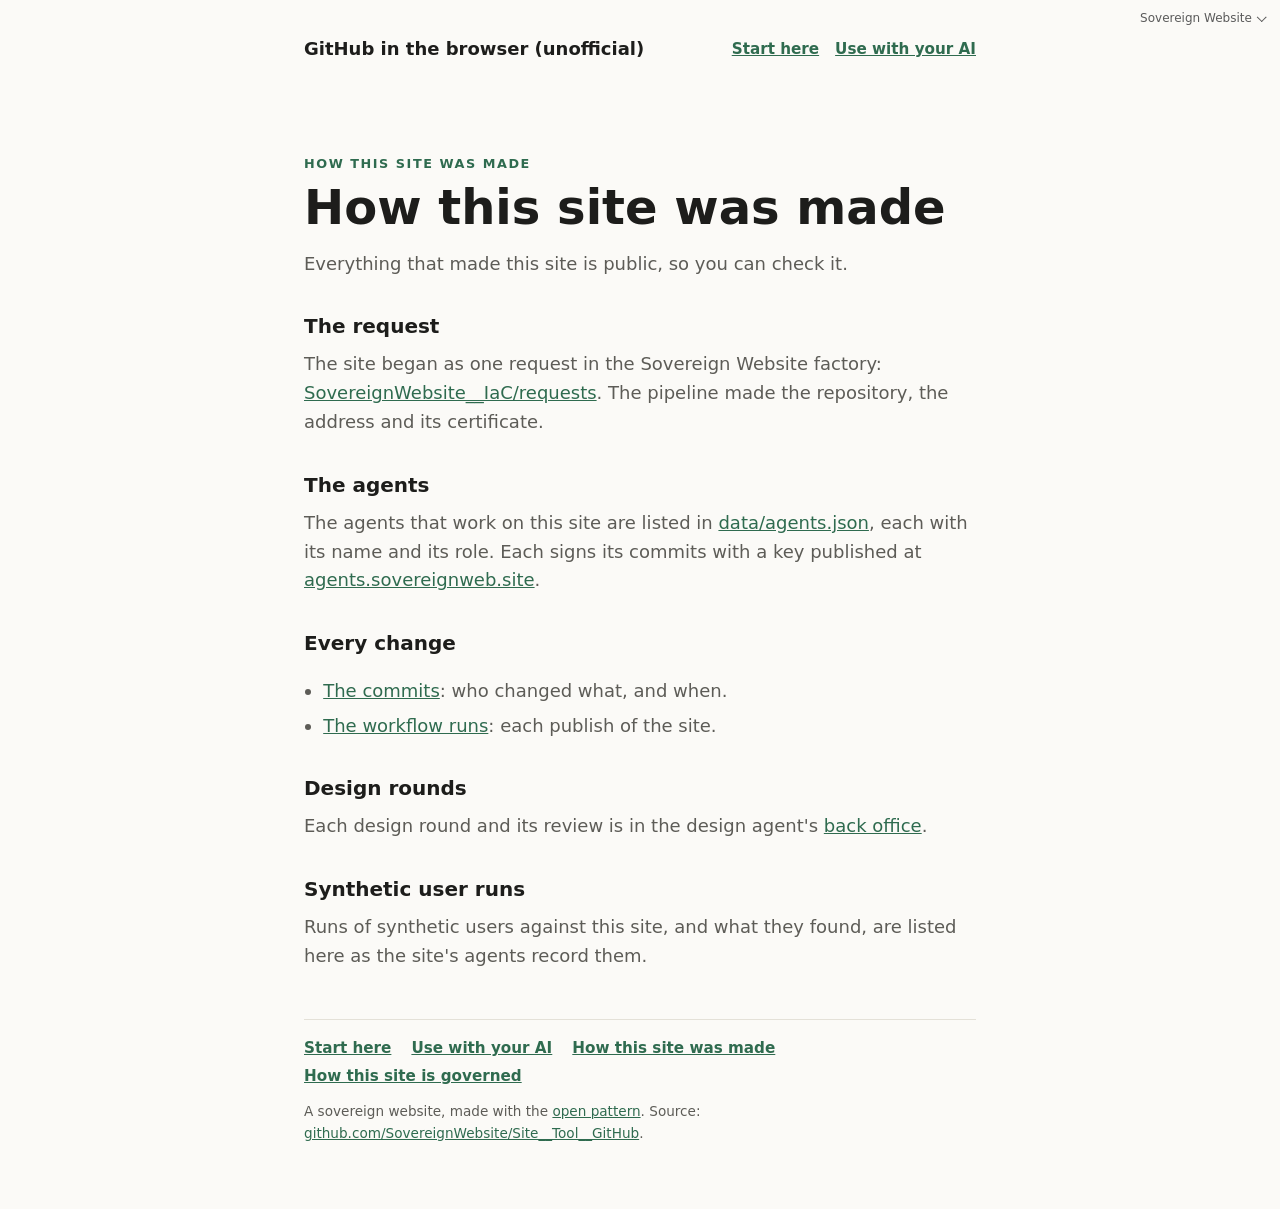
==== site/admin/index.html @ a73c97d1 "Seed 22 files from SovereignWebsite__IaC (org-apply)" ====
<!doctype html>
<html lang="en-GB">
<head>
<meta charset="utf-8">
<meta name="viewport" content="width=device-width, initial-scale=1">
<title>How this site was made: GitHub in the browser (unofficial)</title>
<meta name="description" content="How this site was made: the request, the agents, the commits, the design rounds and the test runs.">
<meta property="og:type" content="website">
<meta property="og:site_name" content="GitHub in the browser (unofficial)">
<meta property="og:locale" content="en_GB">
<meta property="og:url" content="https://github.tool.sovereignweb.site/admin/">
<meta property="og:title" content="How this site was made: GitHub in the browser (unofficial)">
<meta property="og:description" content="How this site was made: the request, the agents, the commits, the design rounds and the test runs.">
<meta property="og:image" content="https://github.tool.sovereignweb.site/assets/share/card-1200x630.jpg">
<meta property="og:image:type" content="image/jpeg">
<meta property="og:image:width" content="1200">
<meta property="og:image:height" content="630">
<meta property="og:image:alt" content="GitHub in the browser (unofficial)">
<meta name="twitter:card" content="summary_large_image">
<meta name="twitter:title" content="How this site was made: GitHub in the browser (unofficial)">
<meta name="twitter:description" content="How this site was made: the request, the agents, the commits, the design rounds and the test runs.">
<meta name="twitter:image" content="https://github.tool.sovereignweb.site/assets/share/card-1200x630.jpg">
<link rel="canonical" href="https://github.tool.sovereignweb.site/admin/">
<style>
:root{--bg:#fbfaf7;--fg:#1d1d1b;--muted:#5d5c57;--accent:#2f6b4f;--line:#e4e1d8}
@media (prefers-color-scheme:dark){:root{--bg:#141513;--fg:#ecebe6;--muted:#a8a69e;--accent:#7fc3a0;--line:#2c2d29}}
*{box-sizing:border-box}body{margin:0;background:var(--bg);color:var(--fg);font:18px/1.6 system-ui,-apple-system,Segoe UI,sans-serif}
main{max-width:44rem;margin:0 auto;padding:10vh 1rem 4rem}
.skip{position:absolute;left:-999px}.skip:focus{left:1rem;top:1rem}
.mark{font-size:.8rem;letter-spacing:.12em;text-transform:uppercase;color:var(--accent);font-weight:600}
h1{font-size:clamp(2rem,6vw,3rem);line-height:1.1;margin:.4rem 0 1rem}
p{color:var(--muted);margin:0 0 1rem}a{color:var(--accent)}
footer{margin-top:3rem;padding-top:1rem;border-top:1px solid var(--line);font-size:.85rem;color:var(--muted)}
/* The Sovereign Website credit on a customer's site: one small, muted control at the far top right that opens a
   pop-up menu of the family links. Not a strip and not a menu bar: the site is about its owner (Dinis, 20 November
   2026: "It needs to fundamentally be about the site and who is it about ... top right pop-up menu").
   CSS only (details/summary), so no script and no CSP issue. It sits in the page's corner, above the owner's header;
   a site whose own header uses that corner moves it with --family-top / --family-right.
   To remove it, the owner sets one attribute: <html data-family-credit="off">. */
.family-credit{--fam-fg:var(--family-fg,#5a5a5a);--fam-strong:var(--family-fg-strong,#111);--fam-bg:var(--family-bg,#fff);
  position:absolute;top:var(--family-top,.4rem);right:var(--family-right,.75rem);z-index:50;font-size:.75rem;line-height:1.4}
@media (prefers-color-scheme:dark){.family-credit{--fam-fg:var(--family-fg,#b5b5b5);--fam-strong:var(--family-fg-strong,#fff);--fam-bg:var(--family-bg,#1c1c1c)}}
.family-credit summary{display:inline-flex;align-items:center;gap:.3rem;cursor:pointer;color:var(--fam-fg);list-style:none;min-height:24px;padding:.15rem .3rem;border-radius:4px}
.family-credit summary::-webkit-details-marker{display:none}
.family-credit summary::after{content:"";width:.35rem;height:.35rem;border:solid currentColor;border-width:0 1px 1px 0;transform:rotate(45deg) translateY(-2px)}
.family-credit summary:hover,.family-credit summary:focus-visible,.family-credit[open] summary{color:var(--fam-strong)}
.family-credit ul{position:absolute;right:0;top:100%;margin:.25rem 0 0;padding:.35rem 0;list-style:none;min-width:11rem;
  background:var(--fam-bg);border:1px solid rgba(127,127,127,.3);border-radius:6px;box-shadow:0 4px 16px rgba(0,0,0,.12)}
.family-credit a{display:block;padding:.3rem .8rem;min-height:24px;color:var(--fam-fg);text-decoration:none}
.family-credit a:hover,.family-credit a:focus-visible{color:var(--fam-strong);background:rgba(127,127,127,.1)}
.family-credit .family-gap{border-bottom:1px solid rgba(127,127,127,.25);padding-bottom:.3rem;margin-bottom:.3rem}
[data-family-credit="off"] .family-credit{display:none}
@media print{.family-credit{display:none}}
.top{display:flex;flex-wrap:wrap;align-items:center;gap:.5rem 1.5rem;max-width:44rem;margin:0 auto;padding:2.2rem 1rem 0}
.top .name{font-weight:600;color:var(--fg);text-decoration:none}
.own{display:flex;gap:1rem;margin-left:auto;font-size:.95rem}
.own a,.site-links a{color:var(--accent);font-weight:600}
.site-links{display:flex;flex-wrap:wrap;gap:.25rem 1.25rem;margin-bottom:.8rem;font-size:.95rem}
@media (max-width:40rem){.own{margin:0;width:100%}}
h2{font-size:1.25rem;margin:2rem 0 .5rem}ol,ul.plain{color:var(--muted);padding-left:1.2rem}li{margin:.35rem 0}
pre{background:rgba(127,127,127,.1);padding:.8rem 1rem;border-radius:6px;white-space:pre-wrap;font-size:.9rem;color:var(--fg)}
code{font-size:.9em}main a,main code{overflow-wrap:anywhere}
@media (max-width:599px){footer,.family-credit,.family,.site-links{font-size:15px}}
</style>
</head>
<body>
<a class="skip" href="#main">Skip to content</a>
<details class="family-credit">
  <summary>Sovereign Website</summary>
  <ul>
    <li><a href="/start/">Start here</a></li>
    <li><a href="/agents/">Use with your AI</a></li>
    <li class="family-gap"><a href="/admin/">How this site was made</a></li>
    <li><a href="https://sovereignwebsite.ai/">Sovereign Website</a></li>
    <li><a href="https://sovereignwebsite.org/">Principles</a></li>
    <li><a href="https://sovereignwebsite.site/">Hosted</a></li>
    <li><a href="https://hub.sovereignweb.site/">Hub</a></li>
    <li><a href="https://agents.sovereignweb.site/">Agents</a></li>
    <li><a href="https://vault.sovereignwebsite.site/">Vault</a></li>
    <li><a href="https://agenticcells.ai/">AgentiCCells</a></li>
    <li><a href="https://riskmandate.ai/">RiskMandate</a></li>
    <li><a href="https://newsroom.sgit.ai/">Newsroom</a></li>
  </ul>
</details>
<header class="top">
  <a class="name" href="/">GitHub in the browser (unofficial)</a>
  <nav class="own" aria-label="This site">
    <a href="/start/">Start here</a>
    <a href="/agents/">Use with your AI</a>
  </nav>
</header>
<main id="main">
<div class="mark">How this site was made</div>
<h1>How this site was made</h1>
<p>Everything that made this site is public, so you can check it.</p>
<h2>The request</h2>
<p>The site began as one request in the Sovereign Website factory: <a href="https://github.com/SovereignWebsite/SovereignWebsite__IaC/tree/dev/requests">SovereignWebsite__IaC/requests</a>. The pipeline made the repository, the address and its certificate.</p>
<h2>The agents</h2>
<p>The agents that work on this site are listed in <a href="/data/agents.json">data/agents.json</a>, each with its name and its role. Each signs its commits with a key published at <a href="https://agents.sovereignweb.site/">agents.sovereignweb.site</a>.</p>
<h2>Every change</h2>
<ul class="plain">
<li><a href="https://github.com/SovereignWebsite/Site__Tool__GitHub/commits/dev">The commits</a>: who changed what, and when.</li>
<li><a href="https://github.com/SovereignWebsite/Site__Tool__GitHub/actions">The workflow runs</a>: each publish of the site.</li>
</ul>
<h2>Design rounds</h2>
<p>Each design round and its review is in the design agent's <a href="https://design.agents.sovereignweb.site/back-office.html">back office</a>.</p>
<h2>Synthetic user runs</h2>
<p>Runs of synthetic users against this site, and what they found, are listed here as the site's agents record them.</p>

<footer>
<nav class="site-links" aria-label="About this site">
  <a href="/start/">Start here</a>
  <a href="/agents/">Use with your AI</a>
  <a href="/admin/">How this site was made</a>
  <a href="/policy/">How this site is governed</a>
</nav>
A sovereign website, made with the <a href="https://sovereignwebsite.org/">open pattern</a>. Source: <a href="https://github.com/SovereignWebsite/Site__Tool__GitHub">github.com/SovereignWebsite/Site__Tool__GitHub</a>.
</footer>
</main>
</body>
</html>
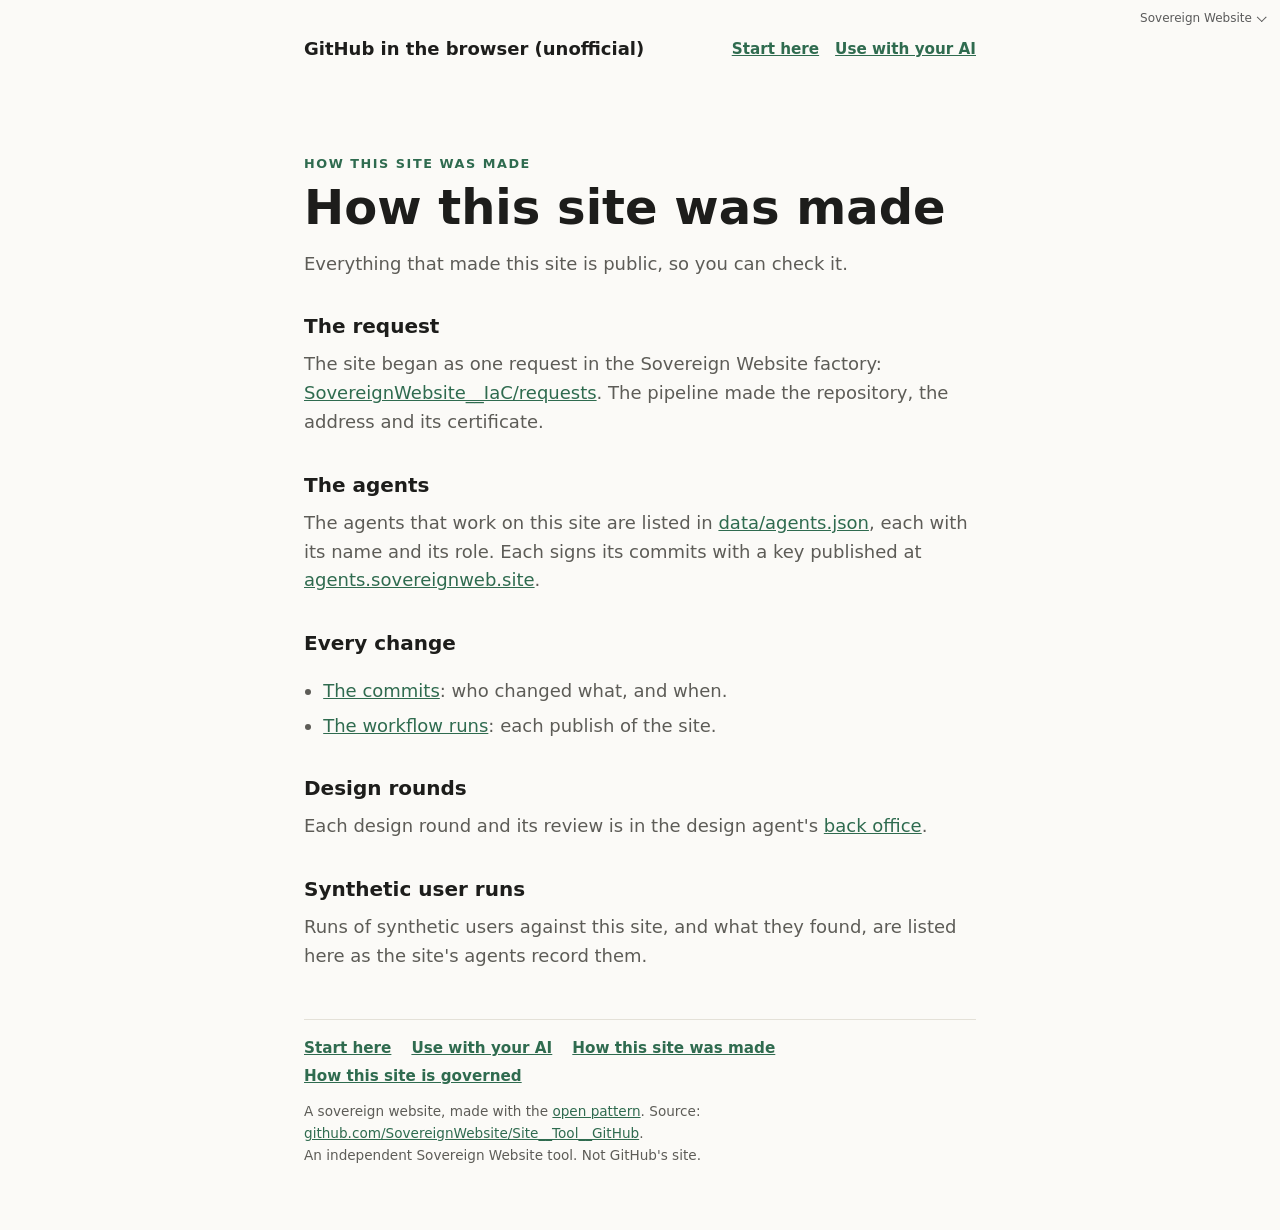
==== commit 8e39a9a3: "Phase 1 of the GitHub tool: token panel, repos, files, branches, issues, PRs, comment and edit CSP d" ====
--- a/site/admin/index.html
+++ b/site/admin/index.html
@@ -115,7 +115,7 @@
   <a href="/policy/">How this site is governed</a>
 </nav>
 A sovereign website, made with the <a href="https://sovereignwebsite.org/">open pattern</a>. Source: <a href="https://github.com/SovereignWebsite/Site__Tool__GitHub">github.com/SovereignWebsite/Site__Tool__GitHub</a>.
-</footer>
+<br>An independent Sovereign Website tool. Not GitHub's site.</footer>
 </main>
 </body>
 </html>
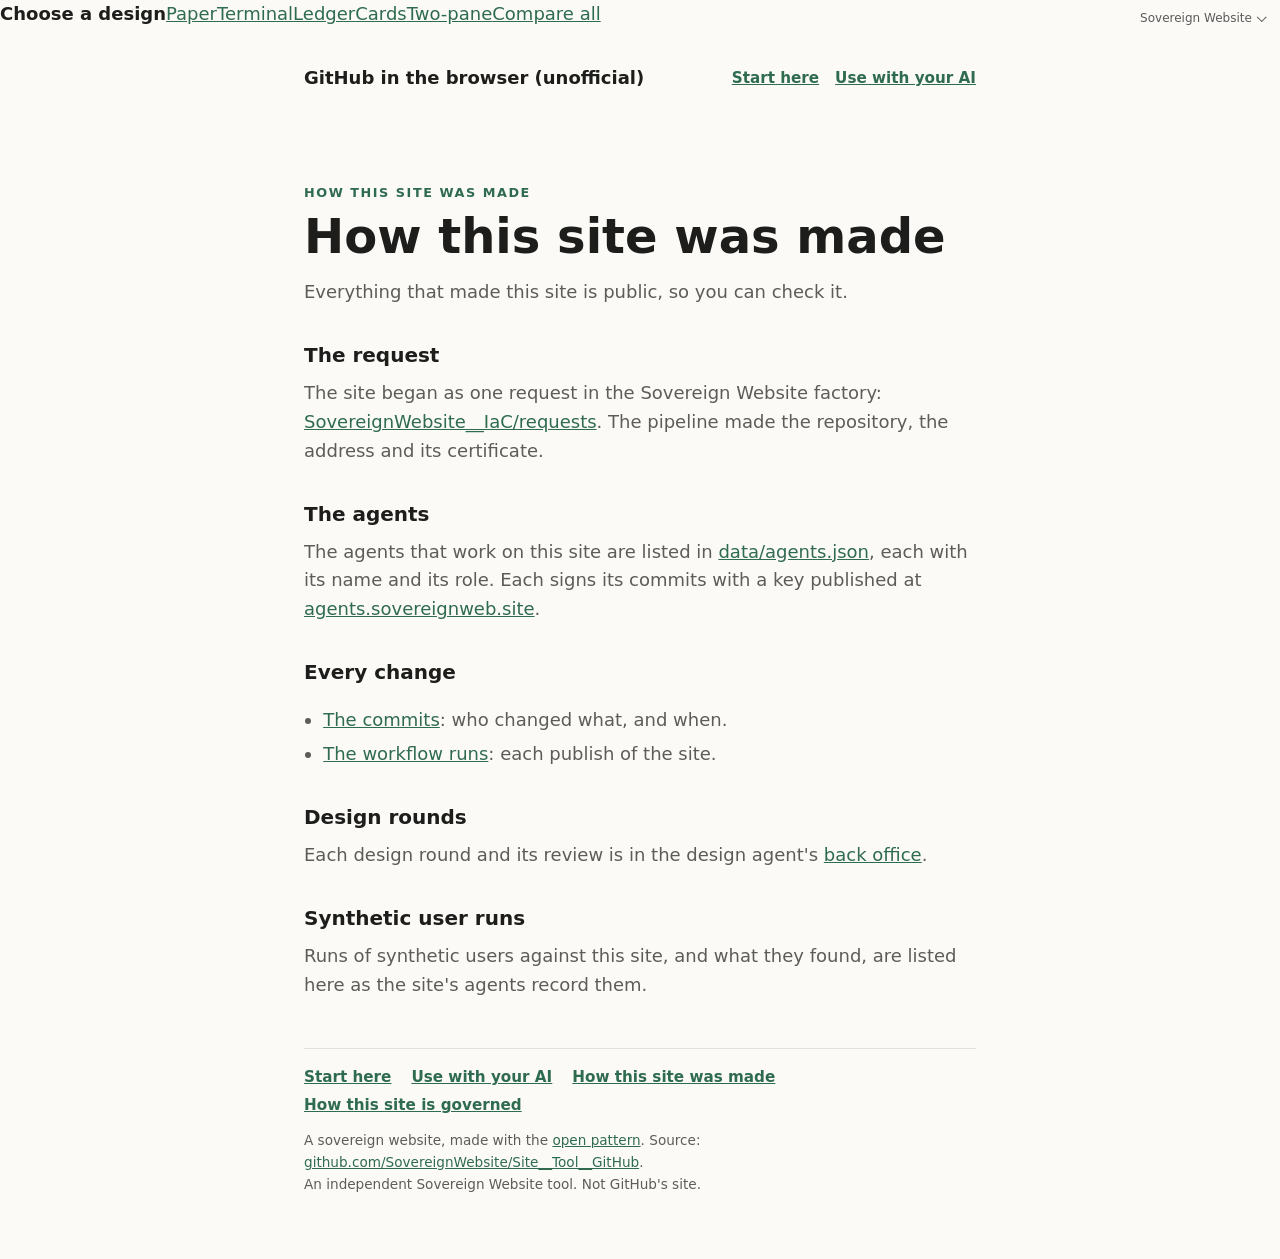
==== commit 91465dda: "Choose a design picker at the top of every page, with a preview of each design Dinis's standing rule" ====
--- a/site/admin/index.html
+++ b/site/admin/index.html
@@ -3,6 +3,7 @@
 <head>
 <meta charset="utf-8">
 <meta name="viewport" content="width=device-width, initial-scale=1">
+<meta http-equiv="Content-Security-Policy" content="script-src 'self'; connect-src 'self' https://api.github.com; object-src 'none'; base-uri 'none'; form-action 'none'">
 <title>How this site was made: GitHub in the browser (unofficial)</title>
 <meta name="description" content="How this site was made: the request, the agents, the commits, the design rounds and the test runs.">
 <meta property="og:type" content="website">
@@ -62,9 +63,11 @@
 code{font-size:.9em}main a,main code{overflow-wrap:anywhere}
 @media (max-width:599px){footer,.family-credit,.family,.site-links{font-size:15px}}
 </style>
+<link rel="stylesheet" href="/assets/picker.css">
 </head>
 <body>
 <a class="skip" href="#main">Skip to content</a>
+<nav class="picker" aria-label="Choose a design"><strong>Choose a design</strong><a class="pk" href="/?design=paper"><span class="pv pv-paper" aria-hidden="true"><i></i><i></i><i></i><i></i></span><span class="pl">Paper</span></a><a class="pk" href="/?design=terminal"><span class="pv pv-terminal" aria-hidden="true"><i></i><i></i><i></i><i></i></span><span class="pl">Terminal</span></a><a class="pk" href="/?design=ledger"><span class="pv pv-ledger" aria-hidden="true"><i></i><i></i><i></i><i></i><i></i><i></i></span><span class="pl">Ledger</span></a><a class="pk" href="/?design=cards"><span class="pv pv-cards" aria-hidden="true"><i></i><i></i><i></i><i></i></span><span class="pl">Cards</span></a><a class="pk" href="/?design=twopane"><span class="pv pv-twopane" aria-hidden="true"><i></i><i class="big"></i><i></i><i></i></span><span class="pl">Two-pane</span></a><a class="pk" href="/designs/"><span class="pl">Compare all</span></a></nav>
 <details class="family-credit">
   <summary>Sovereign Website</summary>
   <ul>
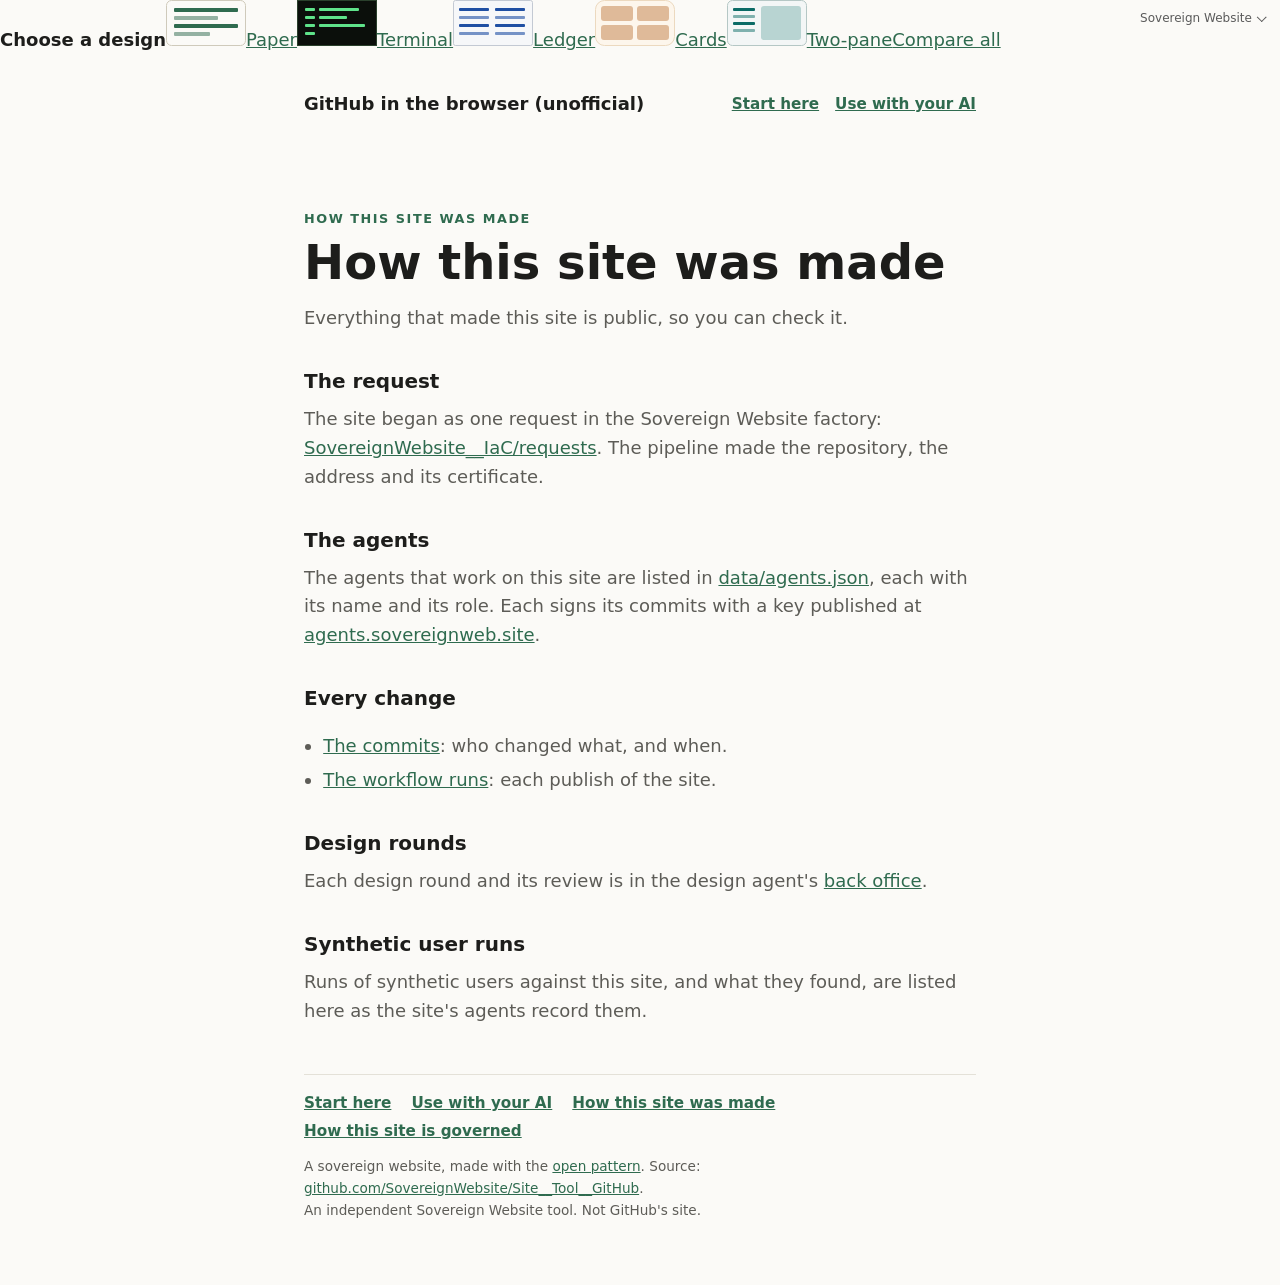
==== commit 8a9f8029: "Cache-bust assets with a content hash and draw picker previews as sized SVG Every local stylesheet a" ====
--- a/site/admin/index.html
+++ b/site/admin/index.html
@@ -63,11 +63,11 @@
 code{font-size:.9em}main a,main code{overflow-wrap:anywhere}
 @media (max-width:599px){footer,.family-credit,.family,.site-links{font-size:15px}}
 </style>
-<link rel="stylesheet" href="/assets/picker.css">
+<link rel="stylesheet" href="/assets/picker.css?v=8da2bdef">
 </head>
 <body>
 <a class="skip" href="#main">Skip to content</a>
-<nav class="picker" aria-label="Choose a design"><strong>Choose a design</strong><a class="pk" href="/?design=paper"><span class="pv pv-paper" aria-hidden="true"><i></i><i></i><i></i><i></i></span><span class="pl">Paper</span></a><a class="pk" href="/?design=terminal"><span class="pv pv-terminal" aria-hidden="true"><i></i><i></i><i></i><i></i></span><span class="pl">Terminal</span></a><a class="pk" href="/?design=ledger"><span class="pv pv-ledger" aria-hidden="true"><i></i><i></i><i></i><i></i><i></i><i></i></span><span class="pl">Ledger</span></a><a class="pk" href="/?design=cards"><span class="pv pv-cards" aria-hidden="true"><i></i><i></i><i></i><i></i></span><span class="pl">Cards</span></a><a class="pk" href="/?design=twopane"><span class="pv pv-twopane" aria-hidden="true"><i></i><i class="big"></i><i></i><i></i></span><span class="pl">Two-pane</span></a><a class="pk" href="/designs/"><span class="pl">Compare all</span></a></nav>
+<nav class="picker" aria-label="Choose a design"><strong>Choose a design</strong><a class="pk" href="/?design=paper"><svg class="pv pv-paper" width="80" height="46" viewBox="0 0 80 46" aria-hidden="true" focusable="false"><rect class="bg" x=".5" y=".5" width="79" height="45" rx="5" fill="#fbfaf7" stroke="#cfcabb"/><rect class="ac" x="8" y="8" width="64" height="4" rx="1" fill="#2f6b4f"/><rect class="ac" x="8" y="16" width="44" height="4" rx="1" fill="#2f6b4f" opacity=".5"/><rect class="ac" x="8" y="24" width="64" height="4" rx="1" fill="#2f6b4f"/><rect class="ac" x="8" y="32" width="36" height="4" rx="1" fill="#2f6b4f" opacity=".5"/></svg><span class="pl">Paper</span></a><a class="pk" href="/?design=terminal"><svg class="pv pv-terminal" width="80" height="46" viewBox="0 0 80 46" aria-hidden="true" focusable="false"><rect class="bg" x=".5" y=".5" width="79" height="45" rx="0" fill="#0b0f0b" stroke="#2a402c"/><rect class="ac" x="8" y="8" width="10" height="3" rx="1" fill="#5fe38a"/><rect class="ac" x="22" y="8" width="40" height="3" rx="1" fill="#5fe38a"/><rect class="ac" x="8" y="16" width="10" height="3" rx="1" fill="#5fe38a"/><rect class="ac" x="22" y="16" width="28" height="3" rx="1" fill="#5fe38a"/><rect class="ac" x="8" y="24" width="10" height="3" rx="1" fill="#5fe38a"/><rect class="ac" x="22" y="24" width="46" height="3" rx="1" fill="#5fe38a"/><rect class="ac" x="8" y="32" width="10" height="3" rx="1" fill="#5fe38a"/></svg><span class="pl">Terminal</span></a><a class="pk" href="/?design=ledger"><svg class="pv pv-ledger" width="80" height="46" viewBox="0 0 80 46" aria-hidden="true" focusable="false"><rect class="bg" x=".5" y=".5" width="79" height="45" rx="2" fill="#f6f7f9" stroke="#c3c9d3"/><rect class="ac" x="6" y="8" width="30" height="3" rx="1" fill="#1f4fa3"/><rect class="ac" x="42" y="8" width="30" height="3" rx="1" fill="#1f4fa3"/><rect class="ac" x="6" y="16" width="30" height="3" rx="1" fill="#1f4fa3" opacity=".6"/><rect class="ac" x="42" y="16" width="30" height="3" rx="1" fill="#1f4fa3" opacity=".6"/><rect class="ac" x="6" y="24" width="30" height="3" rx="1" fill="#1f4fa3"/><rect class="ac" x="42" y="24" width="30" height="3" rx="1" fill="#1f4fa3"/><rect class="ac" x="6" y="32" width="30" height="3" rx="1" fill="#1f4fa3" opacity=".6"/><rect class="ac" x="42" y="32" width="30" height="3" rx="1" fill="#1f4fa3" opacity=".6"/></svg><span class="pl">Ledger</span></a><a class="pk" href="/?design=cards"><svg class="pv pv-cards" width="80" height="46" viewBox="0 0 80 46" aria-hidden="true" focusable="false"><rect class="bg" x=".5" y=".5" width="79" height="45" rx="9" fill="#fdf6ec" stroke="#ecd9bf"/><rect class="ac" x="6" y="6" width="32" height="15" rx="3" fill="#a64b00" opacity=".35"/><rect class="ac" x="42" y="6" width="32" height="15" rx="3" fill="#a64b00" opacity=".35"/><rect class="ac" x="6" y="25" width="32" height="15" rx="3" fill="#a64b00" opacity=".35"/><rect class="ac" x="42" y="25" width="32" height="15" rx="3" fill="#a64b00" opacity=".35"/></svg><span class="pl">Cards</span></a><a class="pk" href="/?design=twopane"><svg class="pv pv-twopane" width="80" height="46" viewBox="0 0 80 46" aria-hidden="true" focusable="false"><rect class="bg" x=".5" y=".5" width="79" height="45" rx="5" fill="#f3f6f6" stroke="#b5c7c5"/><rect class="ac" x="6" y="8" width="22" height="3" rx="1" fill="#0b6b66"/><rect class="ac" x="6" y="15" width="22" height="3" rx="1" fill="#0b6b66" opacity=".5"/><rect class="ac" x="6" y="22" width="22" height="3" rx="1" fill="#0b6b66"/><rect class="ac" x="6" y="29" width="22" height="3" rx="1" fill="#0b6b66" opacity=".5"/><rect class="ac" x="34" y="6" width="40" height="34" rx="3" fill="#0b6b66" opacity=".25"/></svg><span class="pl">Two-pane</span></a><a class="pk" href="/designs/"><span class="pl">Compare all</span></a></nav>
 <details class="family-credit">
   <summary>Sovereign Website</summary>
   <ul>
